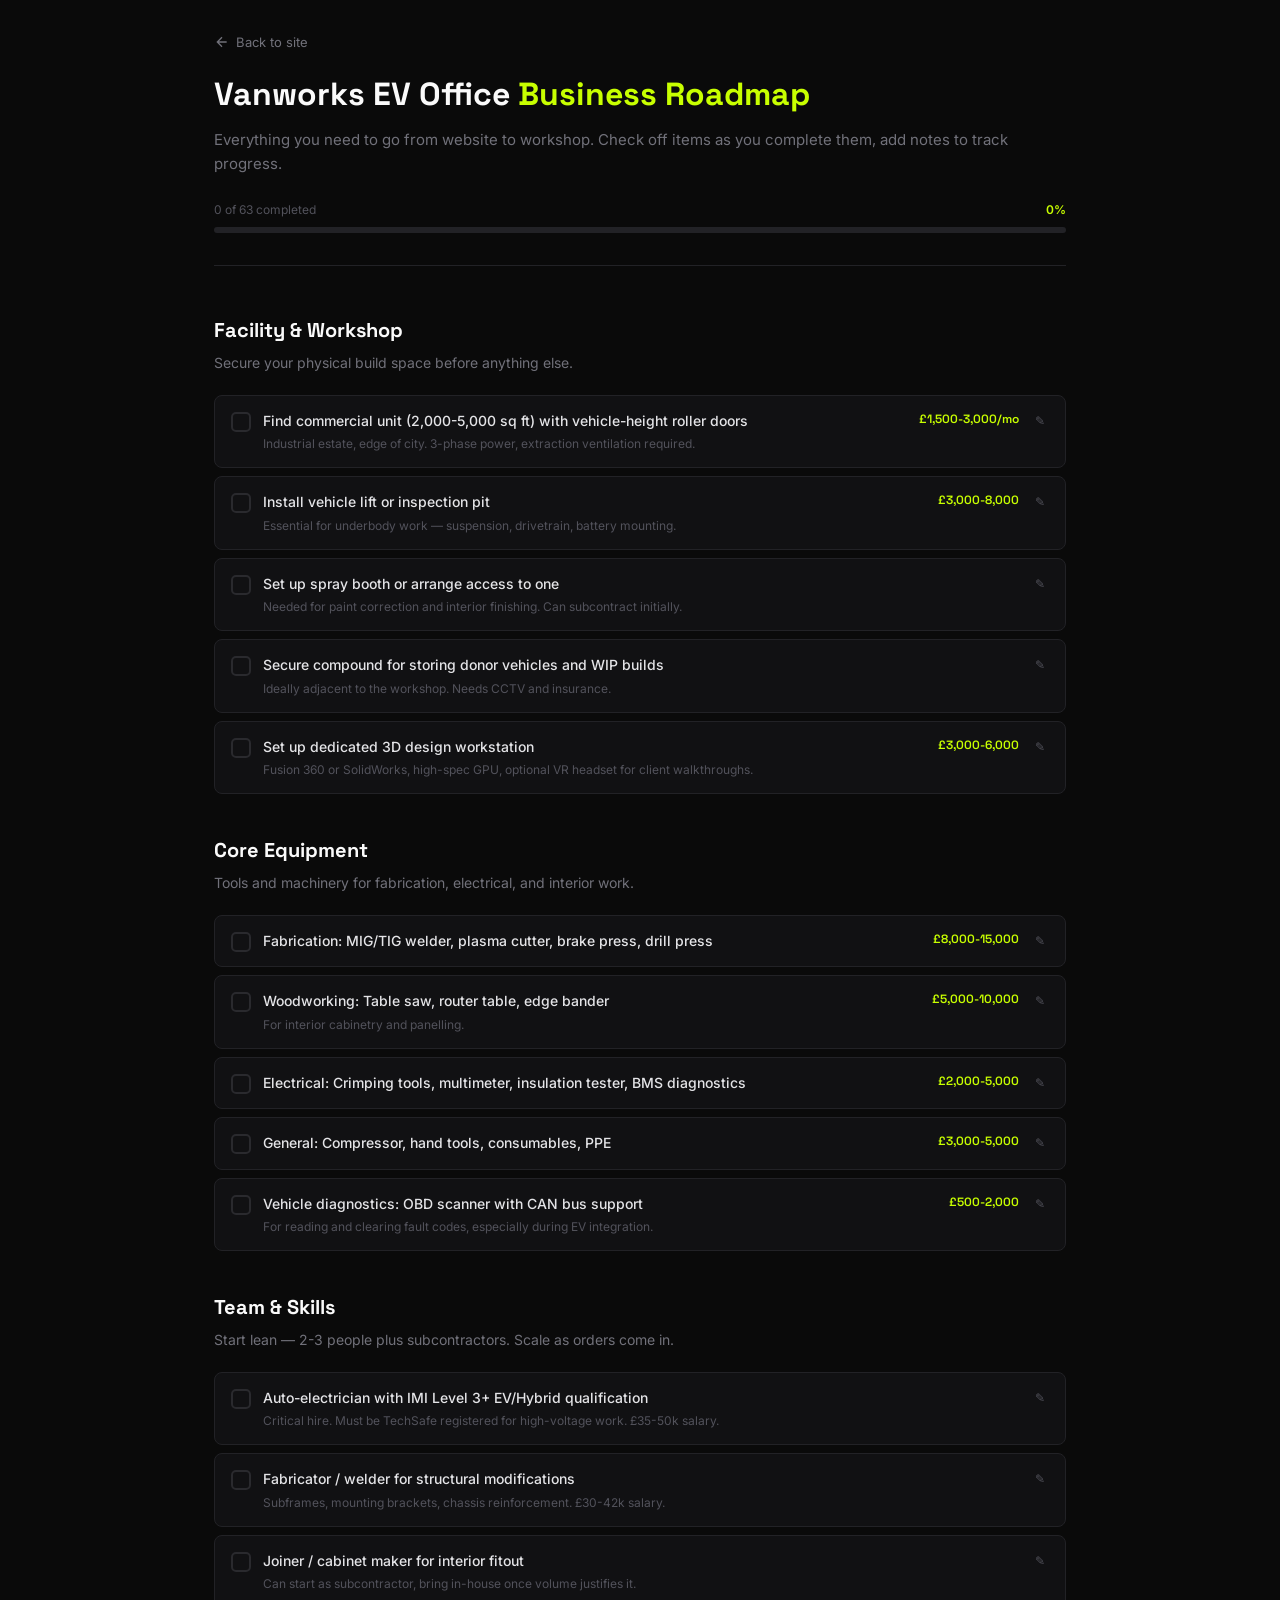
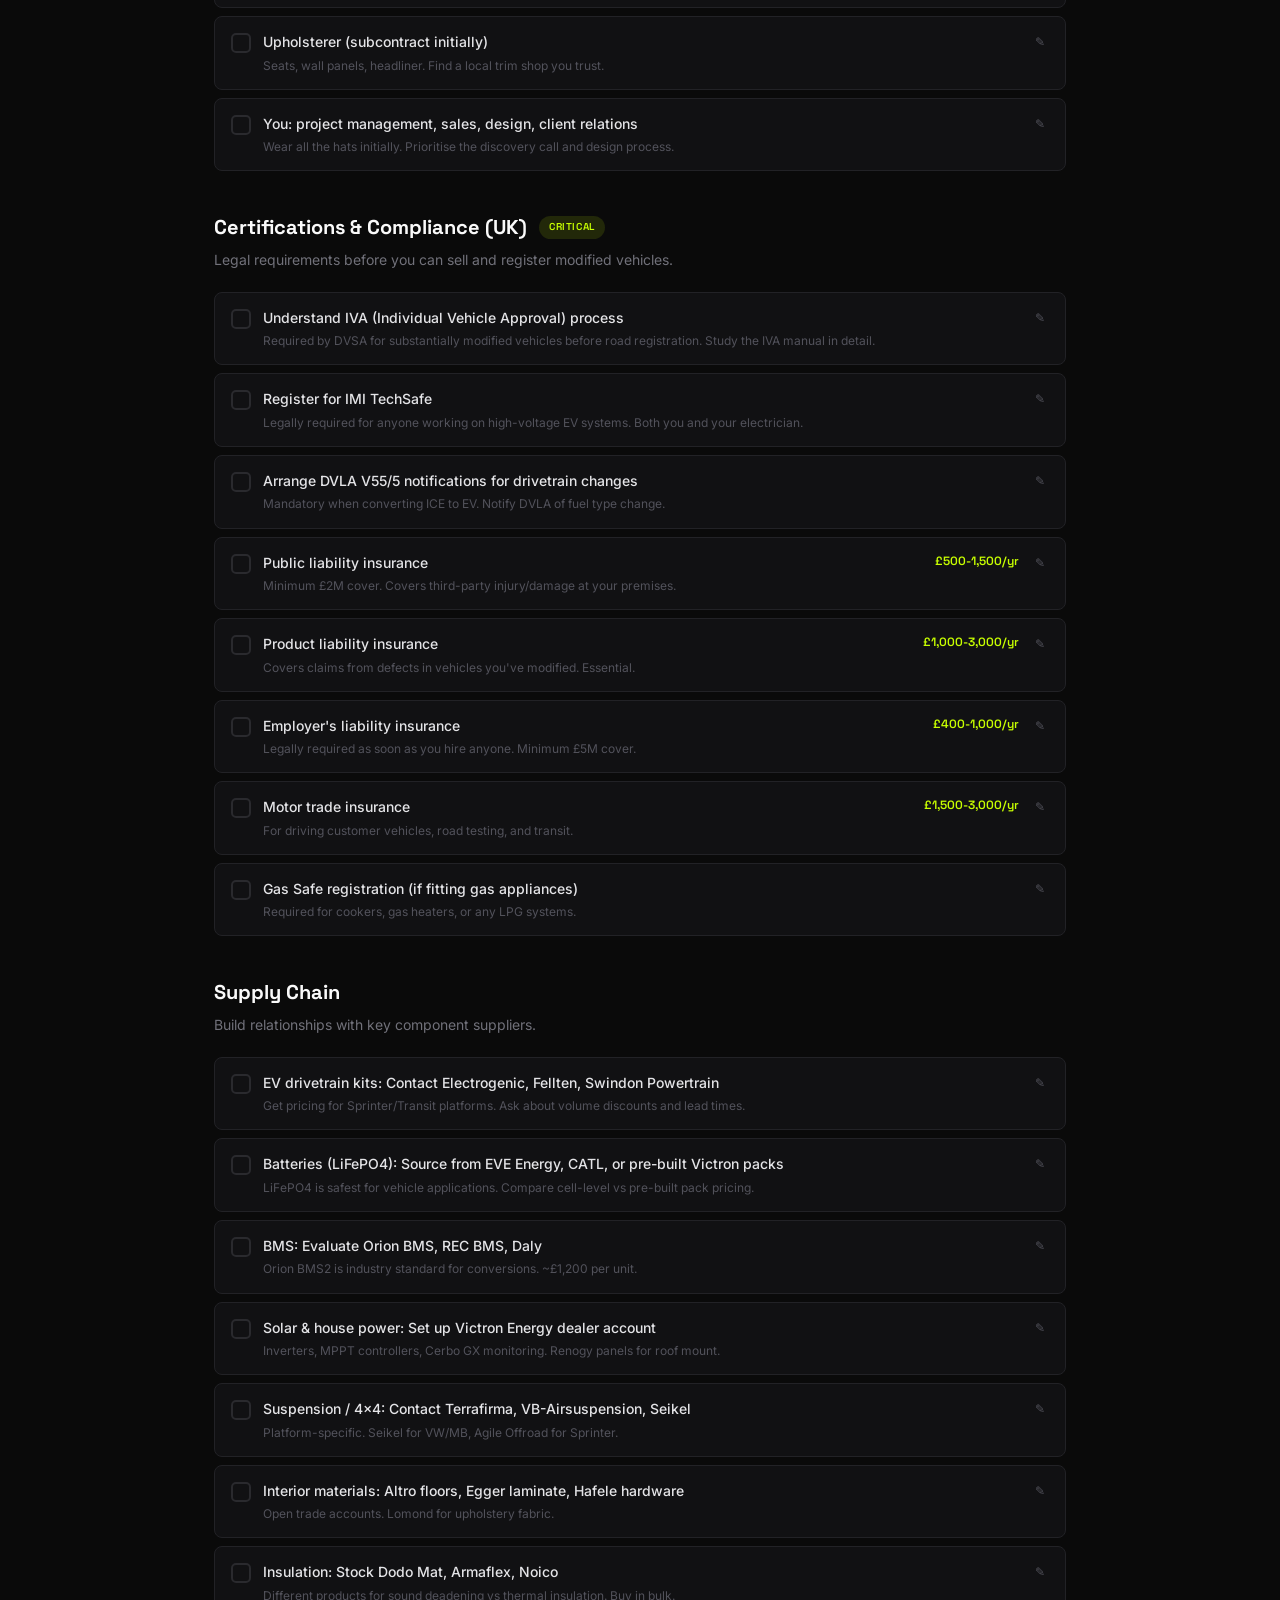
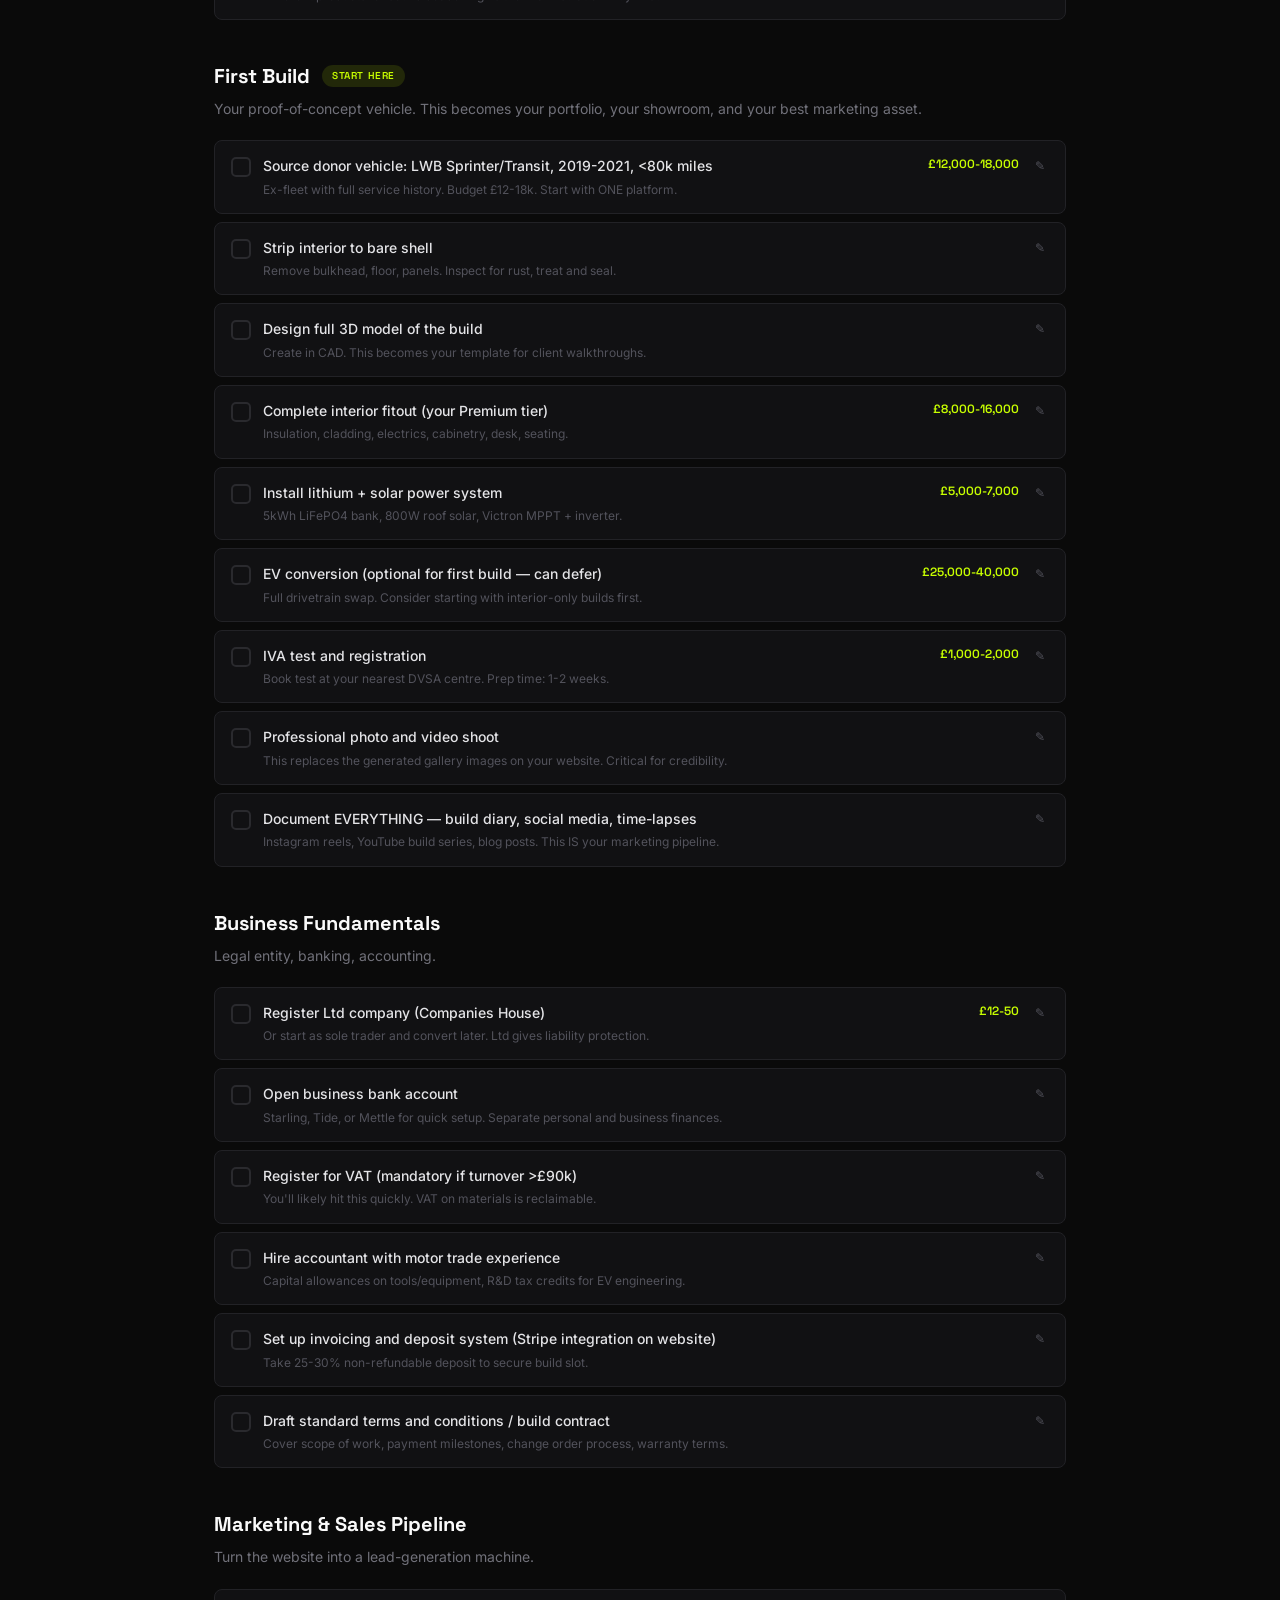
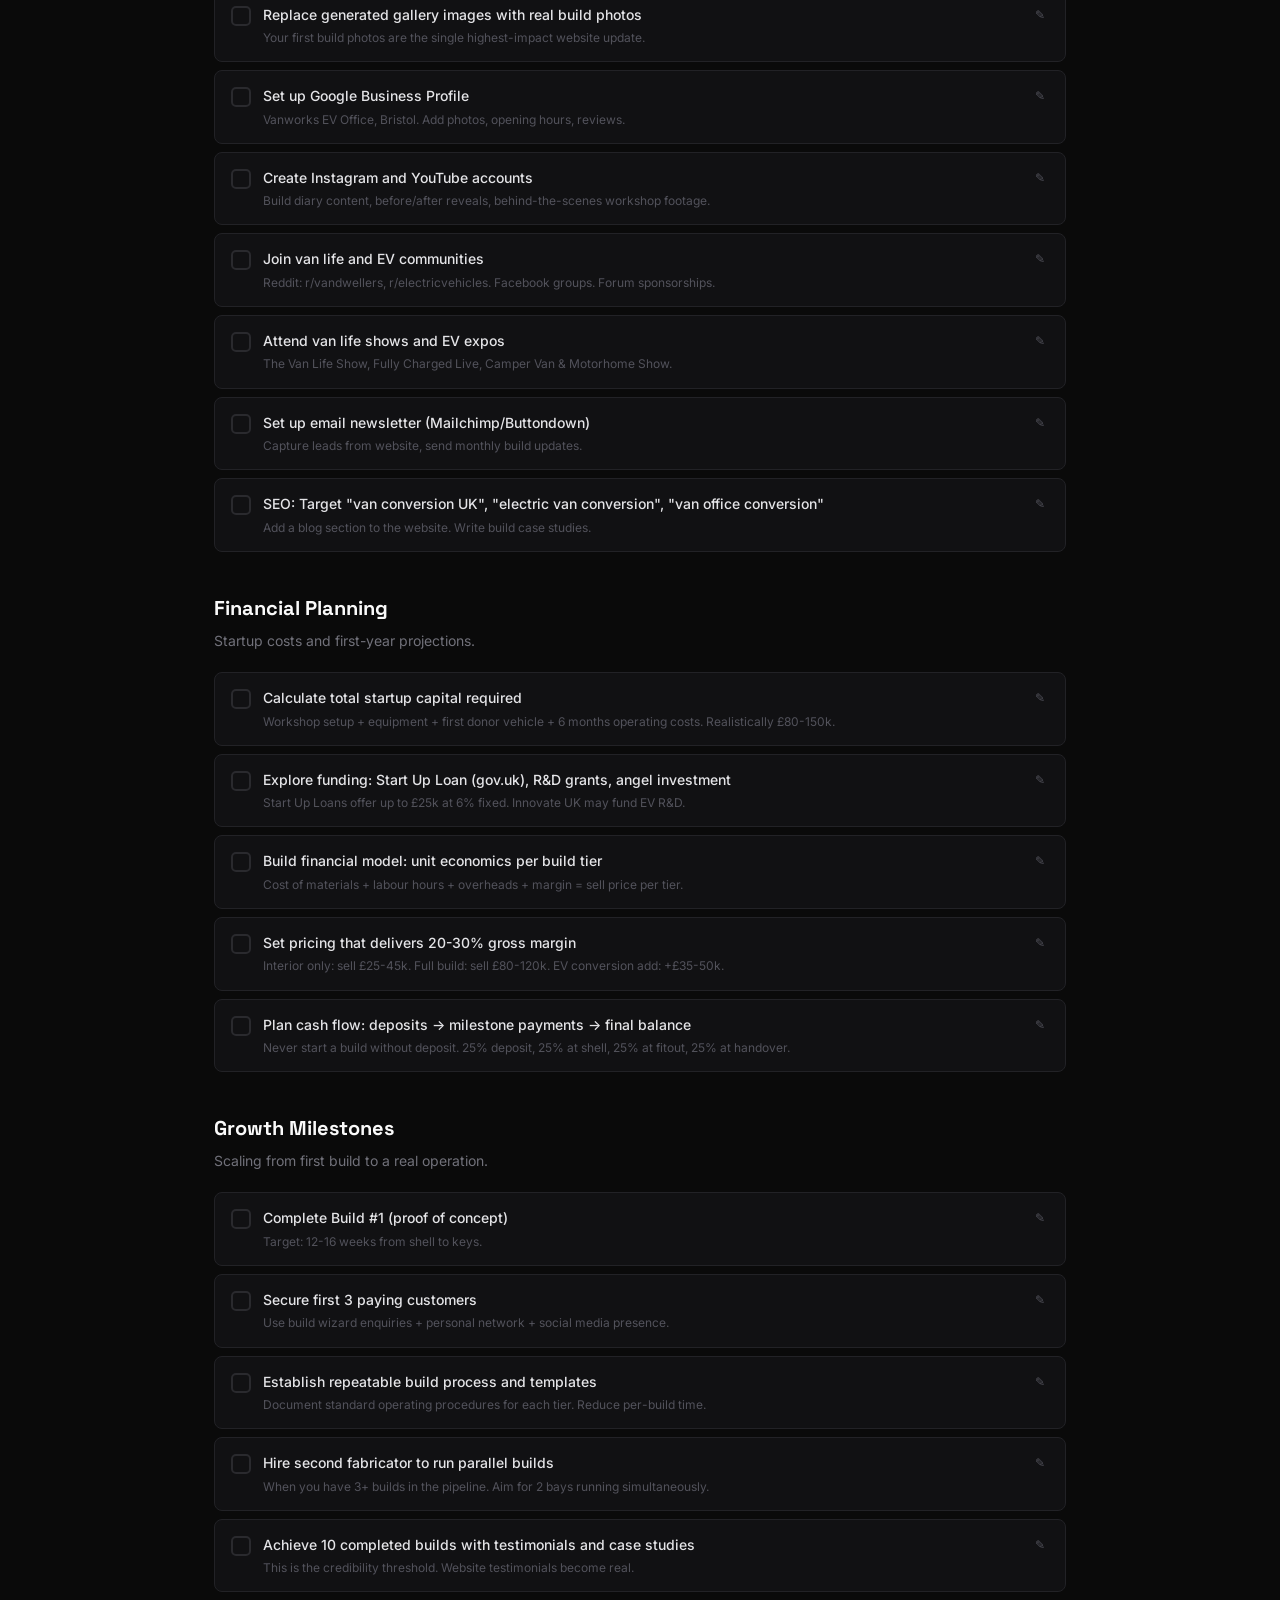
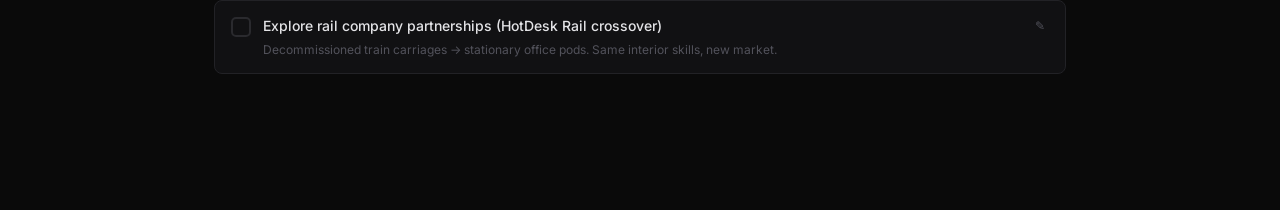
==== roadmap.html @ f04d9609 "Add interactive business roadmap page with checkboxes and notes Comprehensive action plan covering f" ====
<!DOCTYPE html>
<html lang="en">
<head>
  <meta charset="UTF-8">
  <meta name="viewport" content="width=device-width, initial-scale=1.0">
  <title>VoltVan — Business Roadmap & Action Plan</title>
  <link rel="preconnect" href="https://fonts.googleapis.com">
  <link rel="preconnect" href="https://fonts.gstatic.com" crossorigin>
  <link href="https://fonts.googleapis.com/css2?family=Space+Grotesk:wght@300;400;500;600;700&family=Inter:wght@300;400;500;600&display=swap" rel="stylesheet">
  <link rel="icon" href="data:image/svg+xml,<svg xmlns='http://www.w3.org/2000/svg' viewBox='0 0 100 100'><text y='.9em' font-size='90'>⚡</text></svg>">
  <style>
    :root {
      --bg: #0a0a0a; --bg-card: #111113; --bg-card-hover: #18181b;
      --border: #222226; --border-light: #2a2a2e;
      --text: #e4e4e7; --text-muted: #71717a; --text-dim: #52525b;
      --accent: #c8ff00; --accent-dim: rgba(200,255,0,.12); --accent-glow: rgba(200,255,0,.25);
      --white: #fafafa;
      --ff-heading: 'Space Grotesk', system-ui, sans-serif;
      --ff-body: 'Inter', system-ui, sans-serif;
      --radius: 12px; --radius-sm: 8px;
      --ease: cubic-bezier(.4,0,.2,1);
      --success: #22c55e; --warn: #f59e0b;
    }
    *, *::before, *::after { box-sizing: border-box; margin: 0; padding: 0; }
    html { scroll-behavior: smooth; -webkit-font-smoothing: antialiased; }
    body { font-family: var(--ff-body); background: var(--bg); color: var(--text); line-height: 1.6; }
    a { color: var(--accent); text-decoration: none; }
    a:hover { text-decoration: underline; }

    .page { max-width: 900px; margin: 0 auto; padding: 2rem 1.5rem 6rem; }

    /* Header */
    .page-header { margin-bottom: 3rem; padding-bottom: 2rem; border-bottom: 1px solid var(--border); }
    .page-header h1 { font-family: var(--ff-heading); font-size: 2rem; font-weight: 700; color: var(--white); margin-bottom: .5rem; }
    .page-header h1 span { color: var(--accent); }
    .page-header p { color: var(--text-muted); font-size: .9375rem; }
    .back-link { display: inline-flex; align-items: center; gap: .375rem; font-size: .8125rem; color: var(--text-muted); margin-bottom: 1rem; transition: color .2s; }
    .back-link:hover { color: var(--accent); text-decoration: none; }

    /* Progress overview */
    .progress-bar-wrap { margin-top: 1.5rem; }
    .progress-stats { display: flex; justify-content: space-between; font-size: .75rem; color: var(--text-dim); margin-bottom: .5rem; }
    .progress-stats span:last-child { color: var(--accent); font-weight: 600; }
    .progress-track { height: 6px; background: var(--border); border-radius: 3px; overflow: hidden; }
    .progress-fill { height: 100%; background: var(--accent); border-radius: 3px; transition: width .4s var(--ease); }

    /* Sections */
    .section { margin-bottom: 2.5rem; }
    .section-title {
      font-family: var(--ff-heading); font-size: 1.25rem; font-weight: 700;
      color: var(--white); margin-bottom: .375rem; display: flex; align-items: center; gap: .75rem;
    }
    .section-title .badge {
      font-size: .625rem; font-weight: 600; text-transform: uppercase; letter-spacing: .06em;
      padding: .2rem .625rem; border-radius: 100px; background: var(--accent-dim); color: var(--accent);
    }
    .section-desc { color: var(--text-muted); font-size: .875rem; margin-bottom: 1.25rem; }

    /* Action items */
    .action { background: var(--bg-card); border: 1px solid var(--border); border-radius: var(--radius-sm); margin-bottom: .5rem; transition: border-color .2s; }
    .action:hover { border-color: var(--border-light); }
    .action.done { border-color: rgba(34,197,94,.2); }
    .action-top { display: flex; align-items: flex-start; gap: .75rem; padding: .875rem 1rem; cursor: pointer; }
    .action-check {
      flex-shrink: 0; width: 20px; height: 20px; margin-top: 2px;
      border: 2px solid var(--border-light); border-radius: 5px;
      display: flex; align-items: center; justify-content: center;
      transition: all .2s var(--ease); cursor: pointer;
    }
    .action.done .action-check { background: var(--success); border-color: var(--success); }
    .action-check svg { width: 12px; height: 12px; opacity: 0; transition: opacity .15s; }
    .action.done .action-check svg { opacity: 1; }
    .action-content { flex: 1; min-width: 0; }
    .action-label { font-size: .875rem; font-weight: 500; color: var(--text); transition: color .2s; }
    .action.done .action-label { color: var(--text-muted); text-decoration: line-through; text-decoration-color: var(--text-dim); }
    .action-meta { font-size: .75rem; color: var(--text-dim); margin-top: .125rem; }
    .action-cost { font-family: var(--ff-heading); font-size: .75rem; font-weight: 600; color: var(--accent); white-space: nowrap; margin-left: auto; padding-left: 1rem; }
    .action.done .action-cost { opacity: .5; }

    /* Notes */
    .action-notes { padding: 0 1rem .875rem 2.75rem; display: none; }
    .action.has-notes .action-notes, .action.editing .action-notes { display: block; }
    .action-notes textarea {
      width: 100%; min-height: 56px; padding: .625rem .75rem;
      background: var(--bg); border: 1px solid var(--border); border-radius: 6px;
      color: var(--text); font-family: var(--ff-body); font-size: .8125rem; line-height: 1.5;
      resize: vertical; transition: border-color .2s;
    }
    .action-notes textarea:focus { outline: none; border-color: var(--accent); }
    .action-notes textarea::placeholder { color: var(--text-dim); }
    .note-toggle {
      flex-shrink: 0; background: none; border: none; color: var(--text-dim);
      cursor: pointer; padding: 4px; font-size: .75rem; transition: color .2s;
    }
    .note-toggle:hover { color: var(--text); }

    /* Info tables */
    .info-table { width: 100%; border-collapse: collapse; margin-bottom: 1.25rem; font-size: .8125rem; }
    .info-table th { text-align: left; font-weight: 600; color: var(--text-dim); font-size: .6875rem; text-transform: uppercase; letter-spacing: .06em; padding: .5rem .75rem; border-bottom: 1px solid var(--border); }
    .info-table td { padding: .625rem .75rem; border-bottom: 1px solid var(--border); color: var(--text-muted); }
    .info-table td:first-child { color: var(--text); font-weight: 500; }
    .info-table td:last-child { color: var(--accent); font-family: var(--ff-heading); font-weight: 600; text-align: right; }

    /* Callout */
    .callout { background: var(--accent-dim); border: 1px solid rgba(200,255,0,.15); border-radius: var(--radius-sm); padding: 1rem 1.25rem; margin-bottom: 1.5rem; }
    .callout-title { font-family: var(--ff-heading); font-size: .8125rem; font-weight: 600; color: var(--accent); margin-bottom: .25rem; text-transform: uppercase; letter-spacing: .04em; }
    .callout p { font-size: .8125rem; color: var(--text-muted); }

    /* Responsive */
    @media (max-width: 600px) {
      .page { padding: 1.25rem 1rem 4rem; }
      .page-header h1 { font-size: 1.5rem; }
      .action-cost { display: none; }
    }
  </style>
</head>
<body>
  <div class="page">
    <a href="index.html" class="back-link"><svg width="16" height="16" viewBox="0 0 24 24" fill="none" stroke="currentColor" stroke-width="2"><path d="M19 12H5M12 19l-7-7 7-7"/></svg> Back to site</a>
    <div class="page-header">
      <h1>Vanworks EV Office <span>Business Roadmap</span></h1>
      <p>Everything you need to go from website to workshop. Check off items as you complete them, add notes to track progress.</p>
      <div class="progress-bar-wrap">
        <div class="progress-stats"><span id="progText">0 of 0 completed</span><span id="progPct">0%</span></div>
        <div class="progress-track"><div class="progress-fill" id="progFill" style="width:0"></div></div>
      </div>
    </div>

    <div id="roadmap"></div>
  </div>

  <script>
    const SECTIONS = [
      {
        title: 'Facility & Workshop', desc: 'Secure your physical build space before anything else.',
        items: [
          { id: 'f1', label: 'Find commercial unit (2,000-5,000 sq ft) with vehicle-height roller doors', meta: 'Industrial estate, edge of city. 3-phase power, extraction ventilation required.', cost: '£1,500-3,000/mo' },
          { id: 'f2', label: 'Install vehicle lift or inspection pit', meta: 'Essential for underbody work — suspension, drivetrain, battery mounting.', cost: '£3,000-8,000' },
          { id: 'f3', label: 'Set up spray booth or arrange access to one', meta: 'Needed for paint correction and interior finishing. Can subcontract initially.' },
          { id: 'f4', label: 'Secure compound for storing donor vehicles and WIP builds', meta: 'Ideally adjacent to the workshop. Needs CCTV and insurance.' },
          { id: 'f5', label: 'Set up dedicated 3D design workstation', meta: 'Fusion 360 or SolidWorks, high-spec GPU, optional VR headset for client walkthroughs.', cost: '£3,000-6,000' },
        ]
      },
      {
        title: 'Core Equipment', desc: 'Tools and machinery for fabrication, electrical, and interior work.',
        items: [
          { id: 'eq1', label: 'Fabrication: MIG/TIG welder, plasma cutter, brake press, drill press', cost: '£8,000-15,000' },
          { id: 'eq2', label: 'Woodworking: Table saw, router table, edge bander', meta: 'For interior cabinetry and panelling.', cost: '£5,000-10,000' },
          { id: 'eq3', label: 'Electrical: Crimping tools, multimeter, insulation tester, BMS diagnostics', cost: '£2,000-5,000' },
          { id: 'eq4', label: 'General: Compressor, hand tools, consumables, PPE', cost: '£3,000-5,000' },
          { id: 'eq5', label: 'Vehicle diagnostics: OBD scanner with CAN bus support', meta: 'For reading and clearing fault codes, especially during EV integration.', cost: '£500-2,000' },
        ]
      },
      {
        title: 'Team & Skills', desc: 'Start lean — 2-3 people plus subcontractors. Scale as orders come in.',
        items: [
          { id: 't1', label: 'Auto-electrician with IMI Level 3+ EV/Hybrid qualification', meta: 'Critical hire. Must be TechSafe registered for high-voltage work. £35-50k salary.' },
          { id: 't2', label: 'Fabricator / welder for structural modifications', meta: 'Subframes, mounting brackets, chassis reinforcement. £30-42k salary.' },
          { id: 't3', label: 'Joiner / cabinet maker for interior fitout', meta: 'Can start as subcontractor, bring in-house once volume justifies it.' },
          { id: 't4', label: 'Upholsterer (subcontract initially)', meta: 'Seats, wall panels, headliner. Find a local trim shop you trust.' },
          { id: 't5', label: 'You: project management, sales, design, client relations', meta: 'Wear all the hats initially. Prioritise the discovery call and design process.' },
        ]
      },
      {
        title: 'Certifications & Compliance (UK)', desc: 'Legal requirements before you can sell and register modified vehicles.',
        badge: 'Critical',
        items: [
          { id: 'c1', label: 'Understand IVA (Individual Vehicle Approval) process', meta: 'Required by DVSA for substantially modified vehicles before road registration. Study the IVA manual in detail.' },
          { id: 'c2', label: 'Register for IMI TechSafe', meta: 'Legally required for anyone working on high-voltage EV systems. Both you and your electrician.' },
          { id: 'c3', label: 'Arrange DVLA V55/5 notifications for drivetrain changes', meta: 'Mandatory when converting ICE to EV. Notify DVLA of fuel type change.' },
          { id: 'c4', label: 'Public liability insurance', meta: 'Minimum £2M cover. Covers third-party injury/damage at your premises.', cost: '£500-1,500/yr' },
          { id: 'c5', label: 'Product liability insurance', meta: 'Covers claims from defects in vehicles you\'ve modified. Essential.', cost: '£1,000-3,000/yr' },
          { id: 'c6', label: 'Employer\'s liability insurance', meta: 'Legally required as soon as you hire anyone. Minimum £5M cover.', cost: '£400-1,000/yr' },
          { id: 'c7', label: 'Motor trade insurance', meta: 'For driving customer vehicles, road testing, and transit.', cost: '£1,500-3,000/yr' },
          { id: 'c8', label: 'Gas Safe registration (if fitting gas appliances)', meta: 'Required for cookers, gas heaters, or any LPG systems.' },
        ]
      },
      {
        title: 'Supply Chain', desc: 'Build relationships with key component suppliers.',
        items: [
          { id: 's1', label: 'EV drivetrain kits: Contact Electrogenic, Fellten, Swindon Powertrain', meta: 'Get pricing for Sprinter/Transit platforms. Ask about volume discounts and lead times.' },
          { id: 's2', label: 'Batteries (LiFePO4): Source from EVE Energy, CATL, or pre-built Victron packs', meta: 'LiFePO4 is safest for vehicle applications. Compare cell-level vs pre-built pack pricing.' },
          { id: 's3', label: 'BMS: Evaluate Orion BMS, REC BMS, Daly', meta: 'Orion BMS2 is industry standard for conversions. ~£1,200 per unit.' },
          { id: 's4', label: 'Solar & house power: Set up Victron Energy dealer account', meta: 'Inverters, MPPT controllers, Cerbo GX monitoring. Renogy panels for roof mount.' },
          { id: 's5', label: 'Suspension / 4x4: Contact Terrafirma, VB-Airsuspension, Seikel', meta: 'Platform-specific. Seikel for VW/MB, Agile Offroad for Sprinter.' },
          { id: 's6', label: 'Interior materials: Altro floors, Egger laminate, Hafele hardware', meta: 'Open trade accounts. Lomond for upholstery fabric.' },
          { id: 's7', label: 'Insulation: Stock Dodo Mat, Armaflex, Noico', meta: 'Different products for sound deadening vs thermal insulation. Buy in bulk.' },
        ]
      },
      {
        title: 'First Build', desc: 'Your proof-of-concept vehicle. This becomes your portfolio, your showroom, and your best marketing asset.',
        badge: 'Start here',
        items: [
          { id: 'b1', label: 'Source donor vehicle: LWB Sprinter/Transit, 2019-2021, <80k miles', meta: 'Ex-fleet with full service history. Budget £12-18k. Start with ONE platform.', cost: '£12,000-18,000' },
          { id: 'b2', label: 'Strip interior to bare shell', meta: 'Remove bulkhead, floor, panels. Inspect for rust, treat and seal.' },
          { id: 'b3', label: 'Design full 3D model of the build', meta: 'Create in CAD. This becomes your template for client walkthroughs.' },
          { id: 'b4', label: 'Complete interior fitout (your Premium tier)', meta: 'Insulation, cladding, electrics, cabinetry, desk, seating.', cost: '£8,000-16,000' },
          { id: 'b5', label: 'Install lithium + solar power system', meta: '5kWh LiFePO4 bank, 800W roof solar, Victron MPPT + inverter.', cost: '£5,000-7,000' },
          { id: 'b6', label: 'EV conversion (optional for first build — can defer)', meta: 'Full drivetrain swap. Consider starting with interior-only builds first.', cost: '£25,000-40,000' },
          { id: 'b7', label: 'IVA test and registration', meta: 'Book test at your nearest DVSA centre. Prep time: 1-2 weeks.', cost: '£1,000-2,000' },
          { id: 'b8', label: 'Professional photo and video shoot', meta: 'This replaces the generated gallery images on your website. Critical for credibility.' },
          { id: 'b9', label: 'Document EVERYTHING — build diary, social media, time-lapses', meta: 'Instagram reels, YouTube build series, blog posts. This IS your marketing pipeline.' },
        ]
      },
      {
        title: 'Business Fundamentals', desc: 'Legal entity, banking, accounting.',
        items: [
          { id: 'bz1', label: 'Register Ltd company (Companies House)', meta: 'Or start as sole trader and convert later. Ltd gives liability protection.', cost: '£12-50' },
          { id: 'bz2', label: 'Open business bank account', meta: 'Starling, Tide, or Mettle for quick setup. Separate personal and business finances.' },
          { id: 'bz3', label: 'Register for VAT (mandatory if turnover >£90k)', meta: 'You\'ll likely hit this quickly. VAT on materials is reclaimable.' },
          { id: 'bz4', label: 'Hire accountant with motor trade experience', meta: 'Capital allowances on tools/equipment, R&D tax credits for EV engineering.' },
          { id: 'bz5', label: 'Set up invoicing and deposit system (Stripe integration on website)', meta: 'Take 25-30% non-refundable deposit to secure build slot.' },
          { id: 'bz6', label: 'Draft standard terms and conditions / build contract', meta: 'Cover scope of work, payment milestones, change order process, warranty terms.' },
        ]
      },
      {
        title: 'Marketing & Sales Pipeline', desc: 'Turn the website into a lead-generation machine.',
        items: [
          { id: 'mk1', label: 'Replace generated gallery images with real build photos', meta: 'Your first build photos are the single highest-impact website update.' },
          { id: 'mk2', label: 'Set up Google Business Profile', meta: 'Vanworks EV Office, Bristol. Add photos, opening hours, reviews.' },
          { id: 'mk3', label: 'Create Instagram and YouTube accounts', meta: 'Build diary content, before/after reveals, behind-the-scenes workshop footage.' },
          { id: 'mk4', label: 'Join van life and EV communities', meta: 'Reddit: r/vandwellers, r/electricvehicles. Facebook groups. Forum sponsorships.' },
          { id: 'mk5', label: 'Attend van life shows and EV expos', meta: 'The Van Life Show, Fully Charged Live, Camper Van & Motorhome Show.' },
          { id: 'mk6', label: 'Set up email newsletter (Mailchimp/Buttondown)', meta: 'Capture leads from website, send monthly build updates.' },
          { id: 'mk7', label: 'SEO: Target "van conversion UK", "electric van conversion", "van office conversion"', meta: 'Add a blog section to the website. Write build case studies.' },
        ]
      },
      {
        title: 'Financial Planning', desc: 'Startup costs and first-year projections.',
        items: [
          { id: 'fin1', label: 'Calculate total startup capital required', meta: 'Workshop setup + equipment + first donor vehicle + 6 months operating costs. Realistically £80-150k.' },
          { id: 'fin2', label: 'Explore funding: Start Up Loan (gov.uk), R&D grants, angel investment', meta: 'Start Up Loans offer up to £25k at 6% fixed. Innovate UK may fund EV R&D.' },
          { id: 'fin3', label: 'Build financial model: unit economics per build tier', meta: 'Cost of materials + labour hours + overheads + margin = sell price per tier.' },
          { id: 'fin4', label: 'Set pricing that delivers 20-30% gross margin', meta: 'Interior only: sell £25-45k. Full build: sell £80-120k. EV conversion add: +£35-50k.' },
          { id: 'fin5', label: 'Plan cash flow: deposits → milestone payments → final balance', meta: 'Never start a build without deposit. 25% deposit, 25% at shell, 25% at fitout, 25% at handover.' },
        ]
      },
      {
        title: 'Growth Milestones', desc: 'Scaling from first build to a real operation.',
        items: [
          { id: 'g1', label: 'Complete Build #1 (proof of concept)', meta: 'Target: 12-16 weeks from shell to keys.' },
          { id: 'g2', label: 'Secure first 3 paying customers', meta: 'Use build wizard enquiries + personal network + social media presence.' },
          { id: 'g3', label: 'Establish repeatable build process and templates', meta: 'Document standard operating procedures for each tier. Reduce per-build time.' },
          { id: 'g4', label: 'Hire second fabricator to run parallel builds', meta: 'When you have 3+ builds in the pipeline. Aim for 2 bays running simultaneously.' },
          { id: 'g5', label: 'Achieve 10 completed builds with testimonials and case studies', meta: 'This is the credibility threshold. Website testimonials become real.' },
          { id: 'g6', label: 'Explore rail company partnerships (HotDesk Rail crossover)', meta: 'Decommissioned train carriages → stationary office pods. Same interior skills, new market.' },
        ]
      },
    ];

    const LS_KEY = 'vw_roadmap';

    const load = () => {
      try { return JSON.parse(localStorage.getItem(LS_KEY)) || {}; }
      catch { return {}; }
    };
    const save = (data) => localStorage.setItem(LS_KEY, JSON.stringify(data));

    let data = load();

    const container = document.getElementById('roadmap');

    const allIds = [];
    SECTIONS.forEach(sec => sec.items.forEach(it => allIds.push(it.id)));

    const render = () => {
      container.innerHTML = SECTIONS.map(sec => {
        const badge = sec.badge ? `<span class="badge">${sec.badge}</span>` : '';
        const items = sec.items.map(it => {
          const d = data[it.id] || {};
          const done = d.done ? ' done' : '';
          const hasNotes = d.notes ? ' has-notes' : '';
          return `<div class="action${done}${hasNotes}" data-id="${it.id}">
            <div class="action-top">
              <div class="action-check" data-action="toggle"><svg viewBox="0 0 12 12" fill="none" stroke="#0a0a0a" stroke-width="2"><path d="M2 6l3 3 5-5"/></svg></div>
              <div class="action-content">
                <div class="action-label">${it.label}</div>
                ${it.meta ? `<div class="action-meta">${it.meta}</div>` : ''}
              </div>
              ${it.cost ? `<span class="action-cost">${it.cost}</span>` : ''}
              <button class="note-toggle" data-action="note" title="Add note">&#9998;</button>
            </div>
            <div class="action-notes">
              <textarea placeholder="Add your notes here..." data-action="textarea">${d.notes || ''}</textarea>
            </div>
          </div>`;
        }).join('');
        return `<div class="section">
          <h2 class="section-title">${sec.title} ${badge}</h2>
          <p class="section-desc">${sec.desc}</p>
          ${items}
        </div>`;
      }).join('');
      updateProgress();
    };

    const updateProgress = () => {
      const total = allIds.length;
      const done = allIds.filter(id => data[id]?.done).length;
      const pct = total ? Math.round((done / total) * 100) : 0;
      document.getElementById('progText').textContent = `${done} of ${total} completed`;
      document.getElementById('progPct').textContent = `${pct}%`;
      document.getElementById('progFill').style.width = `${pct}%`;
    };

    container.addEventListener('click', (e) => {
      const action = e.target.closest('[data-action]');
      if (!action) return;
      const card = action.closest('.action');
      const id = card.dataset.id;
      if (!data[id]) data[id] = {};

      if (action.dataset.action === 'toggle') {
        data[id].done = !data[id].done;
        card.classList.toggle('done', data[id].done);
        save(data);
        updateProgress();
      }

      if (action.dataset.action === 'note') {
        card.classList.toggle('editing');
        const ta = card.querySelector('textarea');
        if (card.classList.contains('editing')) ta.focus();
      }
    });

    let saveTimer;
    container.addEventListener('input', (e) => {
      if (e.target.dataset.action !== 'textarea') return;
      const card = e.target.closest('.action');
      const id = card.dataset.id;
      if (!data[id]) data[id] = {};
      data[id].notes = e.target.value;
      card.classList.toggle('has-notes', !!e.target.value);
      clearTimeout(saveTimer);
      saveTimer = setTimeout(() => save(data), 300);
    });

    render();
  </script>
</body>
</html>
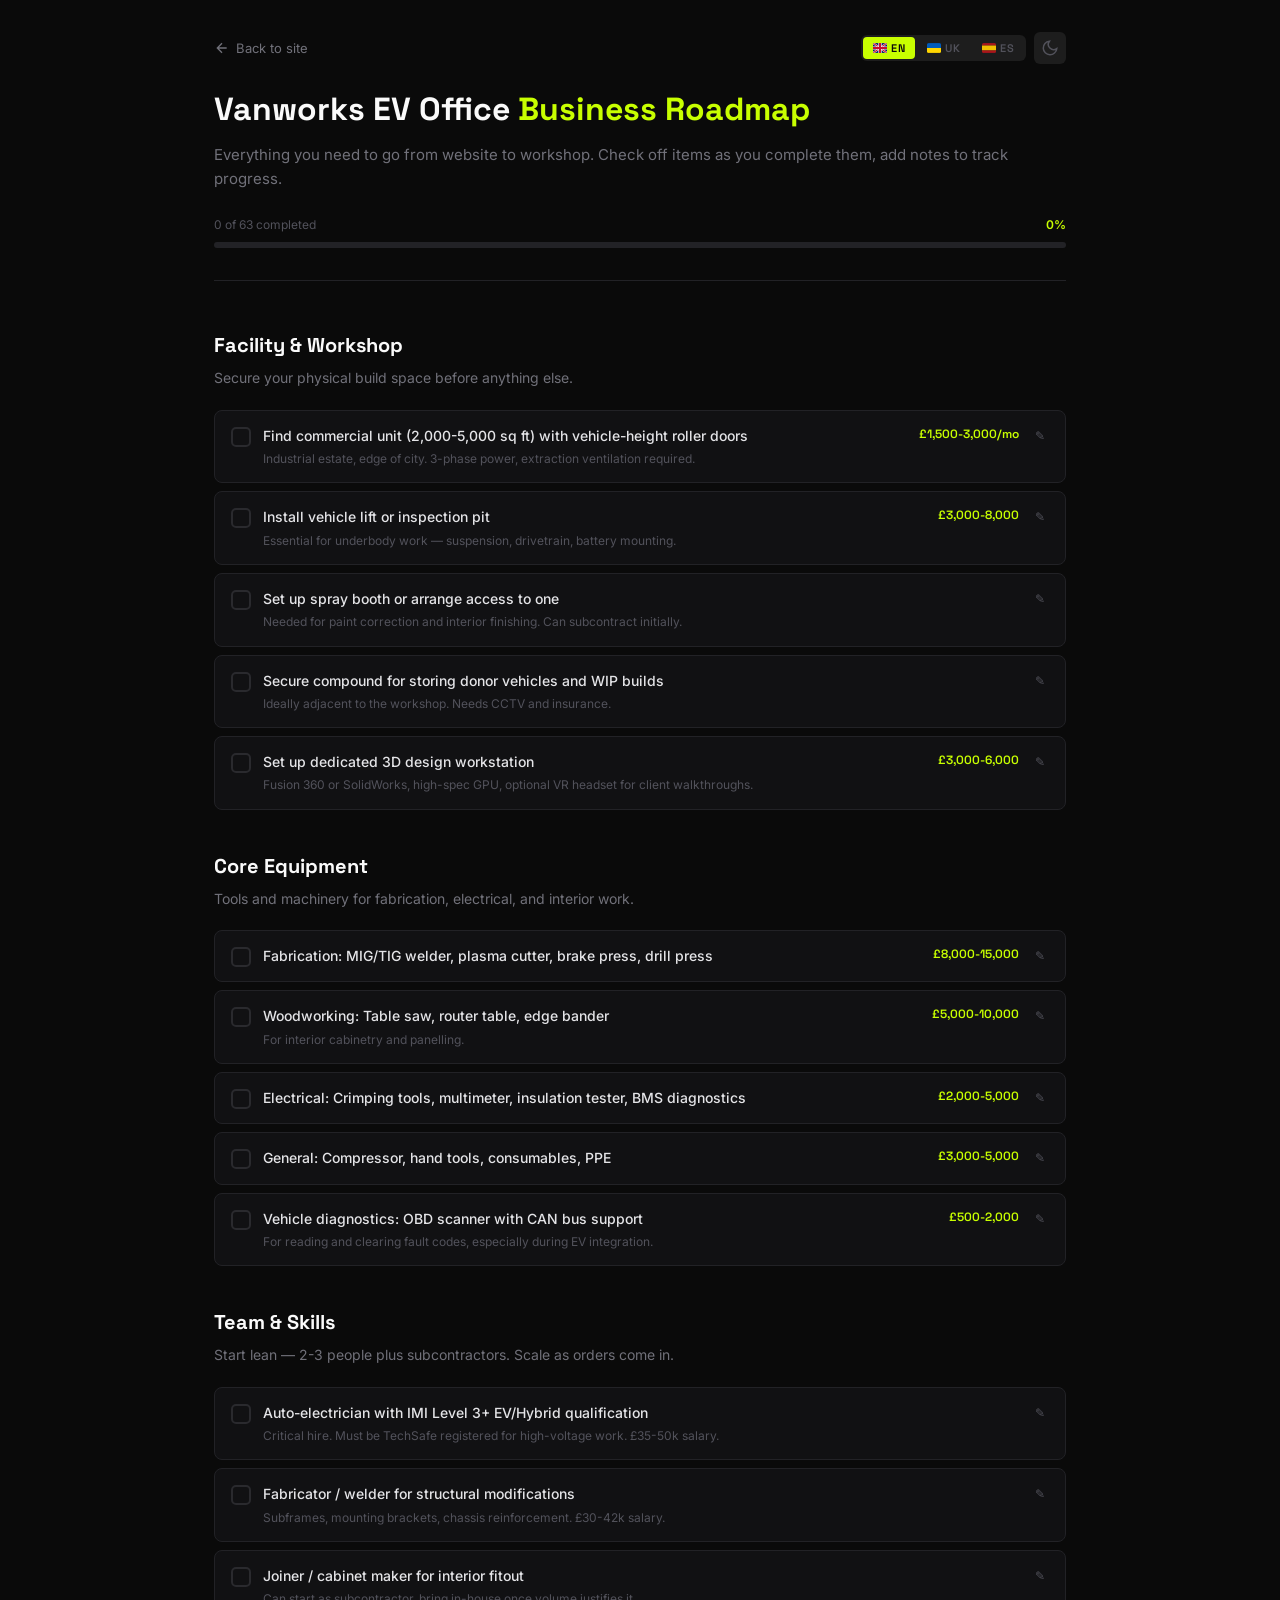
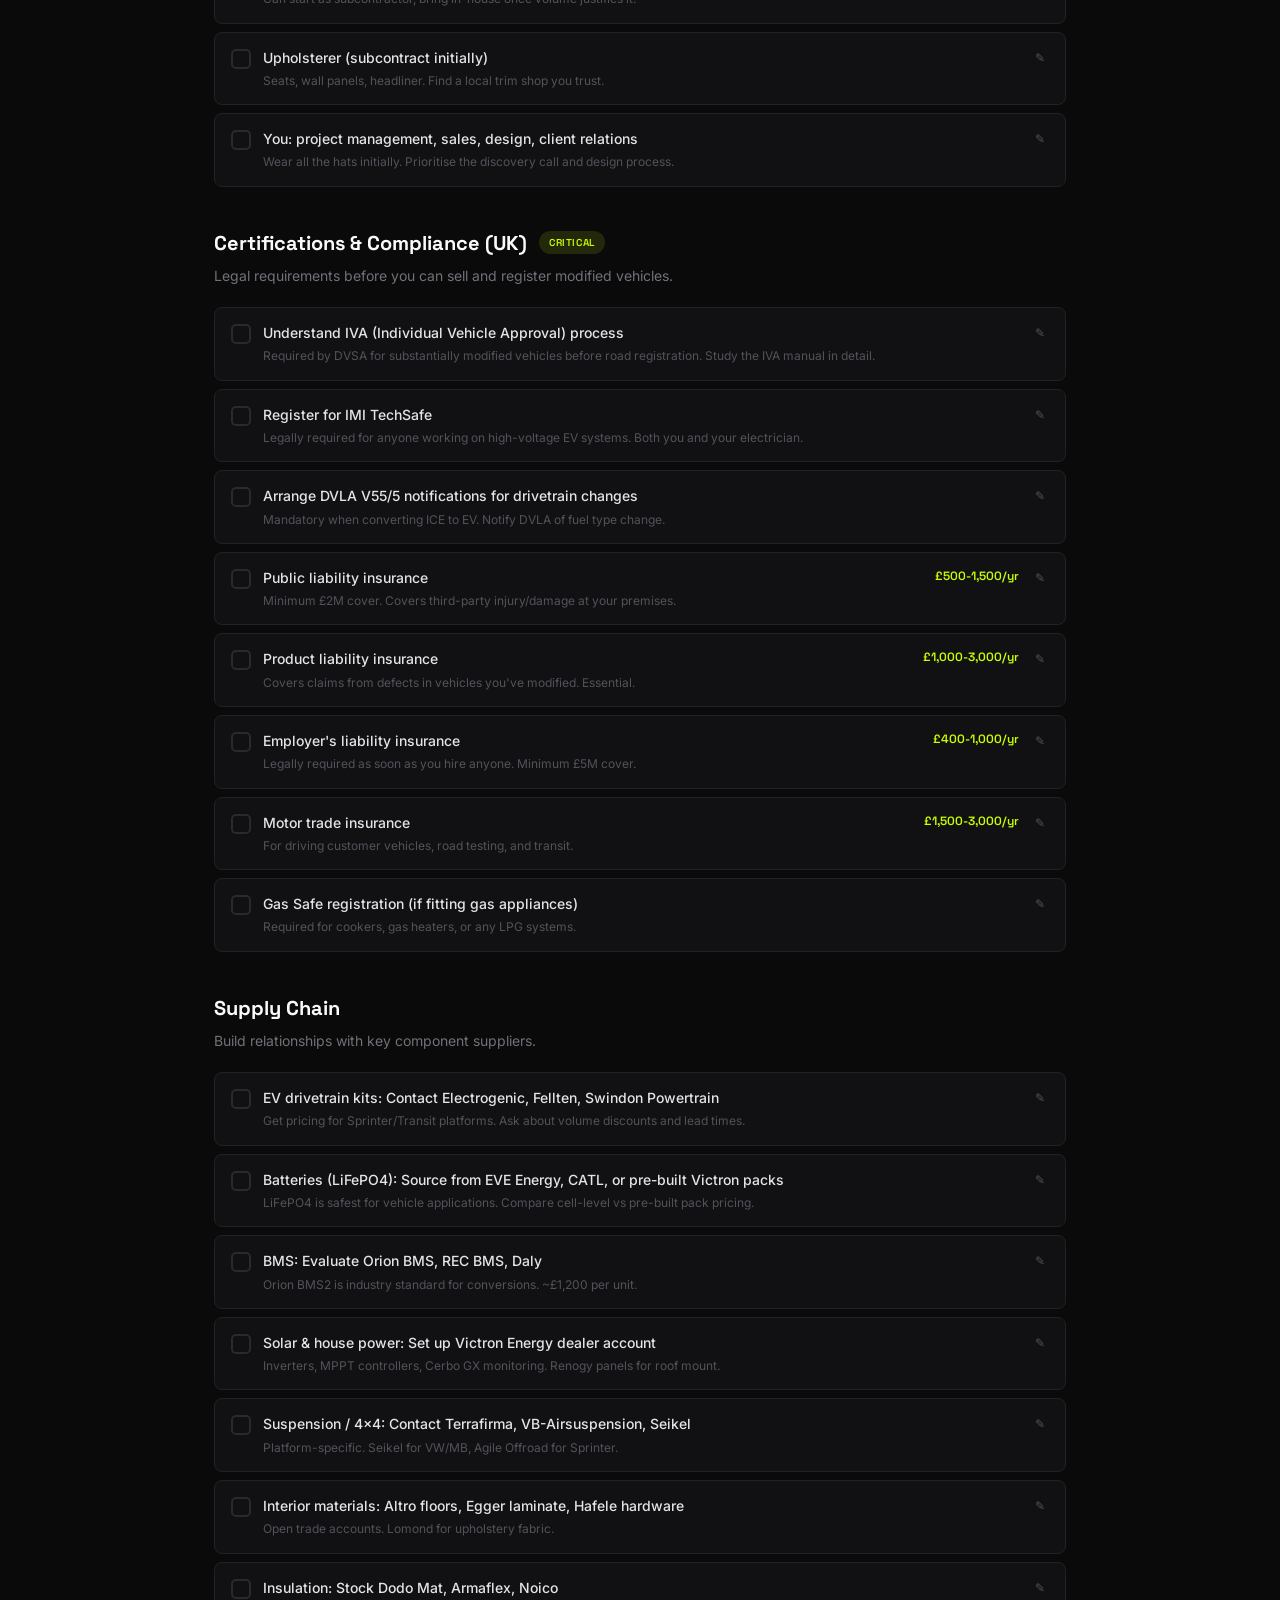
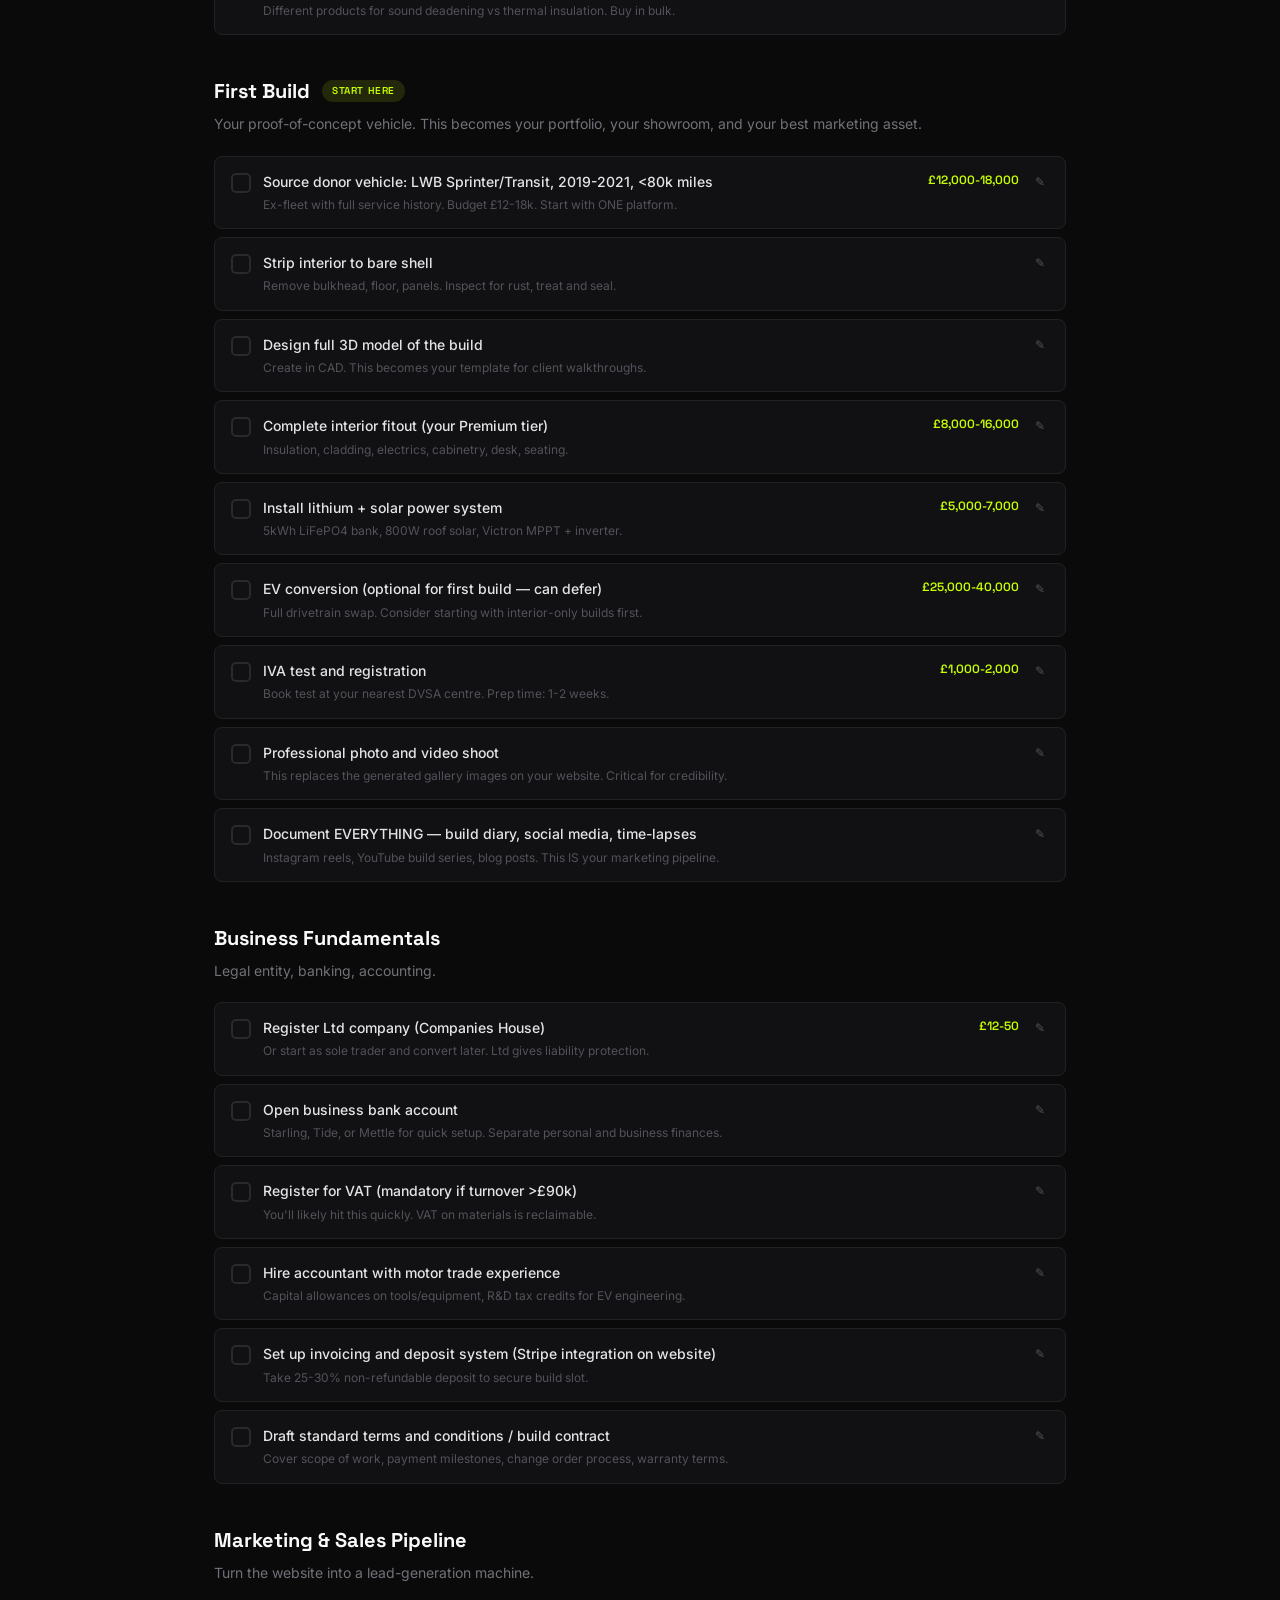
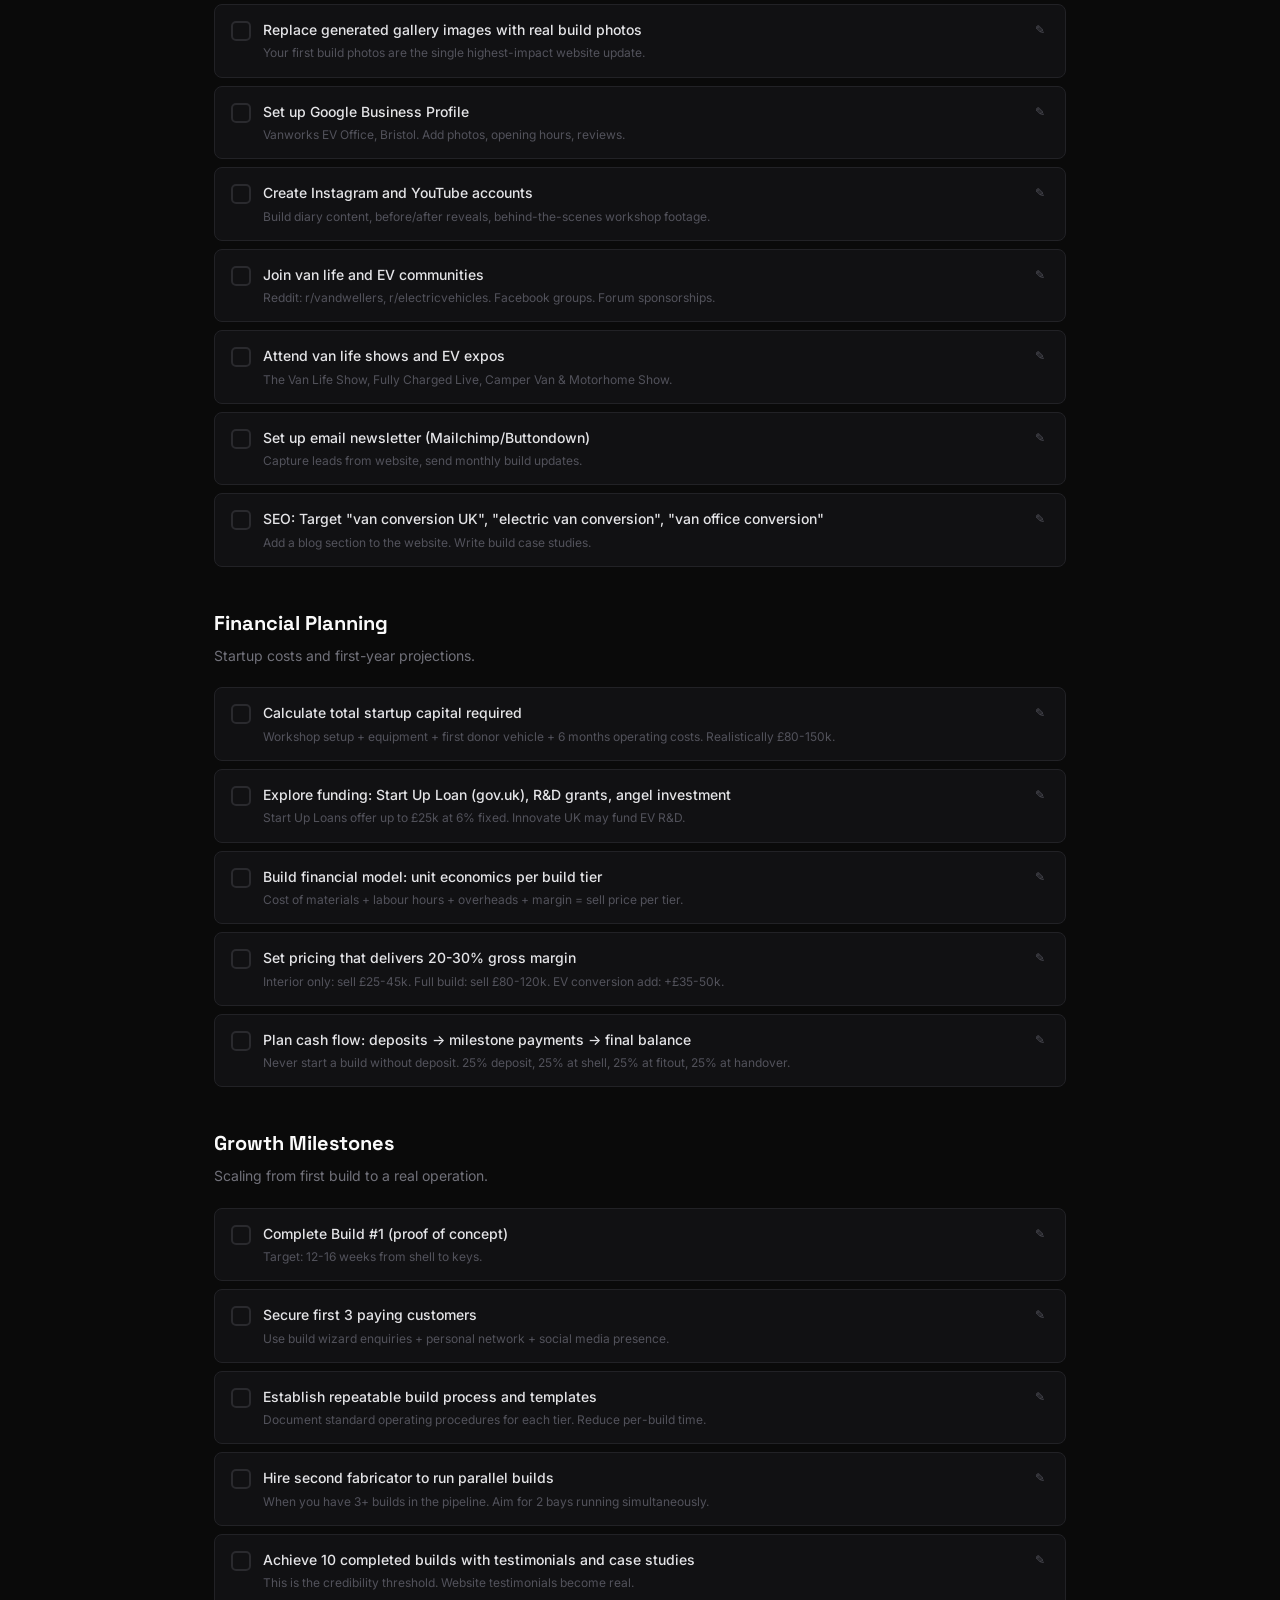
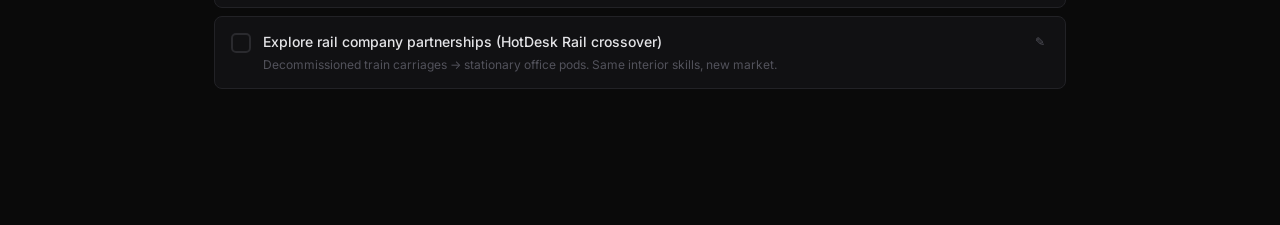
==== commit fa537ea2: "Add lang/theme switcher to roadmap, country flags to all lang buttons - Roadmap page now shares lang" ====
--- a/roadmap.html
+++ b/roadmap.html
@@ -21,6 +21,13 @@
       --ease: cubic-bezier(.4,0,.2,1);
       --success: #22c55e; --warn: #f59e0b;
     }
+    [data-theme="light"] {
+      --bg: #f4f4f5; --bg-card: #ffffff; --bg-card-hover: #f0f0f2;
+      --border: #e4e4e7; --border-light: #d4d4d8;
+      --text: #18181b; --text-muted: #52525b; --text-dim: #71717a;
+      --accent: #65a300; --accent-dim: rgba(101,163,0,.1); --accent-glow: rgba(101,163,0,.2);
+      --white: #09090b; --success: #16a34a;
+    }
     *, *::before, *::after { box-sizing: border-box; margin: 0; padding: 0; }
     html { scroll-behavior: smooth; -webkit-font-smoothing: antialiased; }
     body { font-family: var(--ff-body); background: var(--bg); color: var(--text); line-height: 1.6; }
@@ -34,7 +41,7 @@
     .page-header h1 { font-family: var(--ff-heading); font-size: 2rem; font-weight: 700; color: var(--white); margin-bottom: .5rem; }
     .page-header h1 span { color: var(--accent); }
     .page-header p { color: var(--text-muted); font-size: .9375rem; }
-    .back-link { display: inline-flex; align-items: center; gap: .375rem; font-size: .8125rem; color: var(--text-muted); margin-bottom: 1rem; transition: color .2s; }
+    .back-link { display: inline-flex; align-items: center; gap: .375rem; font-size: .8125rem; color: var(--text-muted); transition: color .2s; }
     .back-link:hover { color: var(--accent); text-decoration: none; }
 
     /* Progress overview */
@@ -71,9 +78,10 @@
     .action-check svg { width: 12px; height: 12px; opacity: 0; transition: opacity .15s; }
     .action.done .action-check svg { opacity: 1; }
     .action-content { flex: 1; min-width: 0; }
-    .action-label { font-size: .875rem; font-weight: 500; color: var(--text); transition: color .2s; }
+    .action-label { font-size: .875rem; font-weight: 500; color: var(--text); transition: color .2s; cursor: pointer; }
     .action.done .action-label { color: var(--text-muted); text-decoration: line-through; text-decoration-color: var(--text-dim); }
-    .action-meta { font-size: .75rem; color: var(--text-dim); margin-top: .125rem; }
+    .action-meta { font-size: .75rem; color: var(--text-dim); margin-top: .125rem; cursor: pointer; border-radius: 4px; transition: color .2s; }
+    .action-meta:hover { color: var(--text-muted); }
     .action-cost { font-family: var(--ff-heading); font-size: .75rem; font-weight: 600; color: var(--accent); white-space: nowrap; margin-left: auto; padding-left: 1rem; }
     .action.done .action-cost { opacity: .5; }
 
@@ -106,6 +114,21 @@
     .callout-title { font-family: var(--ff-heading); font-size: .8125rem; font-weight: 600; color: var(--accent); margin-bottom: .25rem; text-transform: uppercase; letter-spacing: .04em; }
     .callout p { font-size: .8125rem; color: var(--text-muted); }
 
+    /* Toolbar (lang + theme) */
+    .toolbar{display:flex;align-items:center;gap:8px;margin-bottom:1.25rem}
+    .lang-switcher{display:flex;gap:2px;padding:2px;border-radius:6px;background:rgba(255,255,255,.08)}
+    .lang-btn{display:flex;align-items:center;gap:4px;padding:4px 10px;font-size:.6875rem;font-weight:600;font-family:var(--ff-heading);letter-spacing:.04em;border:none;border-radius:4px;background:transparent;color:var(--text-dim);cursor:pointer;transition:all .25s ease}
+    .lang-btn.active{background:var(--accent);color:#0a0a0a}
+    .lang-btn:hover:not(.active){color:var(--text)}
+    .flag{width:14px;height:10px;border-radius:1.5px;flex-shrink:0}
+    .theme-toggle{display:flex;align-items:center;justify-content:center;width:32px;height:32px;border:none;border-radius:6px;background:rgba(255,255,255,.08);color:var(--text-dim);cursor:pointer;transition:all .25s ease}
+    .theme-toggle:hover{color:var(--text);background:rgba(255,255,255,.12)}
+    .theme-icon{display:none}
+    [data-theme="dark"] .theme-icon--dark,[data-theme="light"] .theme-icon--light,[data-theme="auto"] .theme-icon--auto{display:block}
+    html:not([data-theme]) .theme-icon--dark{display:block}
+    [data-theme="light"] .lang-switcher,[data-theme="light"] .theme-toggle{background:rgba(0,0,0,.06)}
+    [data-theme="light"] .lang-btn:hover:not(.active){color:var(--text)}
+
     /* Responsive */
     @media (max-width: 600px) {
       .page { padding: 1.25rem 1rem 4rem; }
@@ -116,7 +139,20 @@
 </head>
 <body>
   <div class="page">
-    <a href="index.html" class="back-link"><svg width="16" height="16" viewBox="0 0 24 24" fill="none" stroke="currentColor" stroke-width="2"><path d="M19 12H5M12 19l-7-7 7-7"/></svg> Back to site</a>
+    <div class="toolbar">
+      <a href="index.html" class="back-link" id="backLink"><svg width="16" height="16" viewBox="0 0 24 24" fill="none" stroke="currentColor" stroke-width="2"><path d="M19 12H5M12 19l-7-7 7-7"/></svg> Back to site</a>
+      <div style="flex:1"></div>
+      <div class="lang-switcher" id="langSwitcher">
+        <button class="lang-btn active" data-lang="en"><svg class="flag" viewBox="0 0 20 14"><rect width="20" height="14" fill="#012169"/><path d="M0 0l20 14M20 0L0 14" stroke="#fff" stroke-width="2.8"/><path d="M0 0l20 14M20 0L0 14" stroke="#C8102E" stroke-width="1.6"/><path d="M10 0v14M0 7h20" stroke="#fff" stroke-width="4.6"/><path d="M10 0v14M0 7h20" stroke="#C8102E" stroke-width="2.8"/></svg>EN</button>
+        <button class="lang-btn" data-lang="uk"><svg class="flag" viewBox="0 0 20 14"><rect width="20" height="7" fill="#005BBB"/><rect y="7" width="20" height="7" fill="#FFD500"/></svg>UK</button>
+        <button class="lang-btn" data-lang="es"><svg class="flag" viewBox="0 0 20 14"><rect width="20" height="3.5" fill="#AA151B"/><rect y="3.5" width="20" height="7" fill="#F1BF00"/><rect y="10.5" width="20" height="3.5" fill="#AA151B"/></svg>ES</button>
+      </div>
+      <button class="theme-toggle" id="themeToggle" aria-label="Toggle theme">
+        <svg class="theme-icon theme-icon--light" width="18" height="18" viewBox="0 0 24 24" fill="none" stroke="currentColor" stroke-width="2"><circle cx="12" cy="12" r="5"/><path d="M12 1v2M12 21v2M4.22 4.22l1.42 1.42M18.36 18.36l1.42 1.42M1 12h2M21 12h2M4.22 19.78l1.42-1.42M18.36 5.64l1.42-1.42"/></svg>
+        <svg class="theme-icon theme-icon--dark" width="18" height="18" viewBox="0 0 24 24" fill="none" stroke="currentColor" stroke-width="2"><path d="M21 12.79A9 9 0 1111.21 3 7 7 0 0021 12.79z"/></svg>
+        <svg class="theme-icon theme-icon--auto" width="18" height="18" viewBox="0 0 24 24" fill="none" stroke="currentColor" stroke-width="2"><circle cx="12" cy="12" r="10"/><path d="M12 2a10 10 0 000 20z" fill="currentColor" opacity=".3"/></svg>
+      </button>
+    </div>
     <div class="page-header">
       <h1>Vanworks EV Office <span>Business Roadmap</span></h1>
       <p>Everything you need to go from website to workshop. Check off items as you complete them, add notes to track progress.</p>
@@ -274,8 +310,8 @@
             <div class="action-top">
               <div class="action-check" data-action="toggle"><svg viewBox="0 0 12 12" fill="none" stroke="#0a0a0a" stroke-width="2"><path d="M2 6l3 3 5-5"/></svg></div>
               <div class="action-content">
-                <div class="action-label">${it.label}</div>
-                ${it.meta ? `<div class="action-meta">${it.meta}</div>` : ''}
+                <div class="action-label" data-action="toggle">${it.label}</div>
+                ${it.meta ? `<div class="action-meta" data-action="note">${it.meta}</div>` : ''}
               </div>
               ${it.cost ? `<span class="action-cost">${it.cost}</span>` : ''}
               <button class="note-toggle" data-action="note" title="Add note">&#9998;</button>
@@ -337,6 +373,61 @@
     });
 
     render();
+
+    /* ---- Shared language switcher ---- */
+    const urlLang = new URLSearchParams(location.search).get('lang');
+    let currentLang = (urlLang && ['en','uk','es'].includes(urlLang)) ? urlLang : (localStorage.getItem('vw_lang') || 'en');
+
+    const setLangURL = (lang) => {
+      const u = new URL(location);
+      if (lang === 'en') u.searchParams.delete('lang');
+      else u.searchParams.set('lang', lang);
+      history.replaceState(null, '', u);
+    };
+
+    const activateLang = (lang) => {
+      currentLang = lang;
+      localStorage.setItem('vw_lang', lang);
+      setLangURL(lang);
+      document.querySelectorAll('.lang-btn').forEach(b => b.classList.toggle('active', b.dataset.lang === lang));
+      const back = document.getElementById('backLink');
+      if (back) back.href = lang === 'en' ? 'index.html' : `index.html?lang=${lang}`;
+    };
+
+    activateLang(currentLang);
+
+    document.getElementById('langSwitcher').addEventListener('click', (e) => {
+      const btn = e.target.closest('.lang-btn');
+      if (btn && btn.dataset.lang) activateLang(btn.dataset.lang);
+    });
+
+    /* ---- Shared theme switcher ---- */
+    const THEMES = ['dark', 'light', 'auto'];
+    const applyTheme = (theme) => {
+      localStorage.setItem('vw_theme', theme);
+      if (theme === 'auto') {
+        const prefersDark = window.matchMedia('(prefers-color-scheme: dark)').matches;
+        document.documentElement.setAttribute('data-theme', prefersDark ? 'auto' : 'light');
+        document.documentElement.style.colorScheme = prefersDark ? 'dark' : 'light';
+      } else {
+        document.documentElement.setAttribute('data-theme', theme);
+        document.documentElement.style.colorScheme = theme;
+      }
+    };
+
+    const themeBtn = document.getElementById('themeToggle');
+    let themeIdx = THEMES.indexOf(localStorage.getItem('vw_theme') || 'dark');
+    if (themeIdx < 0) themeIdx = 0;
+    applyTheme(THEMES[themeIdx]);
+
+    themeBtn.addEventListener('click', () => {
+      themeIdx = (themeIdx + 1) % THEMES.length;
+      applyTheme(THEMES[themeIdx]);
+    });
+
+    window.matchMedia('(prefers-color-scheme: dark)').addEventListener('change', () => {
+      if (THEMES[themeIdx] === 'auto') applyTheme('auto');
+    });
   </script>
 </body>
 </html>
